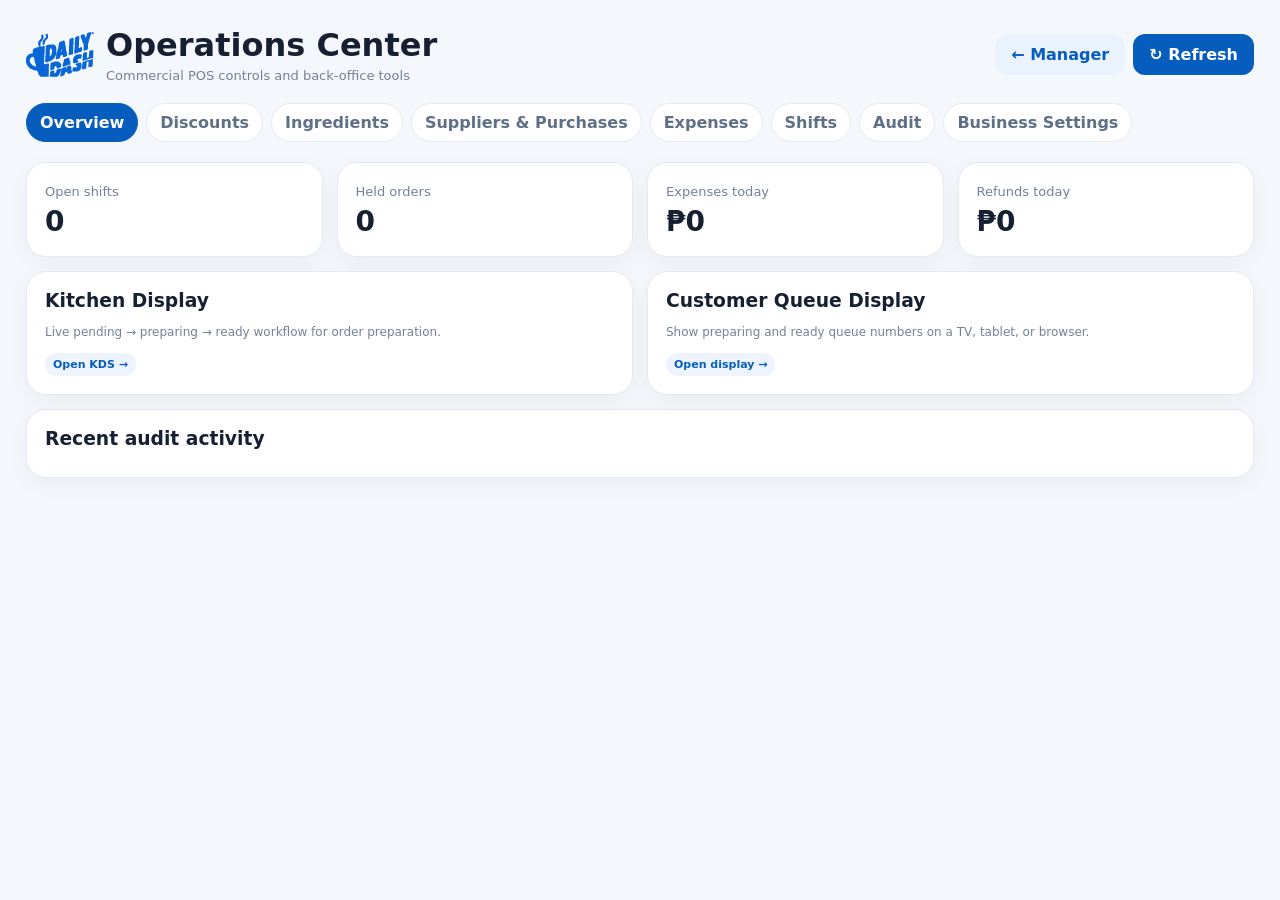
==== web/operations.html @ c43f6b76 "Add commercial operations center" ====
<!doctype html>
<html lang="en">
<head>
  <meta charset="utf-8">
  <meta name="viewport" content="width=device-width,initial-scale=1">
  <meta name="theme-color" content="#075dbe">
  <title>DailyDash Operations</title>
  <link rel="stylesheet" href="style.css">
  <style>
    .ops-shell{max-width:1500px;margin:auto;padding:26px}.ops-head{display:flex;justify-content:space-between;gap:18px;align-items:center;margin-bottom:20px}
    .ops-brand{display:flex;align-items:center;gap:12px}.ops-brand img{width:68px;height:52px;object-fit:contain}.ops-tabs{display:flex;gap:8px;flex-wrap:wrap;margin:12px 0 20px}
    .ops-tab{border:1px solid var(--line);background:#fff;padding:9px 13px;border-radius:999px;font-weight:800;cursor:pointer;color:#5f6f86}.ops-tab.active{background:var(--blue);border-color:var(--blue);color:#fff}
    .ops-panel{display:none}.ops-panel.active{display:block}.ops-grid{display:grid;grid-template-columns:repeat(4,minmax(0,1fr));gap:14px}.ops-grid.two{grid-template-columns:repeat(2,minmax(0,1fr))}
    .ops-card{background:#fff;border:1px solid var(--line);border-radius:20px;padding:18px;box-shadow:0 6px 20px rgba(48,72,102,.05)}.ops-card h3{margin:0 0 10px}.ops-card strong.big{font-size:28px;display:block;margin-top:5px}
    .ops-form{display:grid;grid-template-columns:repeat(2,minmax(0,1fr));gap:10px}.ops-form .full{grid-column:1/-1}.ops-form label{display:grid;gap:5px;font-size:12px;font-weight:800;color:#5d6b80}.ops-form input,.ops-form select,.ops-form textarea{border:1px solid var(--line);border-radius:12px;padding:11px 12px;background:#fff}
    .ops-actions{display:flex;gap:8px;flex-wrap:wrap}.ops-table{overflow:auto}.ops-table table{min-width:760px}.ops-note{font-size:12px;color:var(--muted);line-height:1.5}.pill{display:inline-block;padding:5px 8px;border-radius:999px;background:#edf4fd;color:var(--blue);font-size:11px;font-weight:850}
    .link-card{display:block;text-decoration:none;color:inherit}.link-card:hover{border-color:#a7c8ee;transform:translateY(-1px)}.danger-text{color:#bd3347}
    @media(max-width:1000px){.ops-grid{grid-template-columns:repeat(2,1fr)}}@media(max-width:700px){.ops-shell{padding:16px}.ops-head{align-items:flex-start;flex-direction:column}.ops-grid,.ops-grid.two,.ops-form{grid-template-columns:1fr}.ops-form .full{grid-column:auto}}
  </style>
</head>
<body>
  <main class="ops-shell">
    <header class="ops-head">
      <div class="ops-brand">
        <img src="assets/dailydash-logo.svg" alt="DailyDash">
        <div><h1 style="margin:0">Operations Center</h1><p class="muted" style="margin:4px 0 0">Commercial POS controls and back-office tools</p></div>
      </div>
      <div class="ops-actions">
        <a class="secondary" href="index.html" style="text-decoration:none">← Manager</a>
        <button id="opsRefresh" class="primary">↻ Refresh</button>
      </div>
    </header>

    <div class="ops-tabs">
      <button class="ops-tab active" data-tab="overview">Overview</button>
      <button class="ops-tab" data-tab="discounts">Discounts</button>
      <button class="ops-tab" data-tab="ingredients">Ingredients</button>
      <button class="ops-tab" data-tab="suppliers">Suppliers & Purchases</button>
      <button class="ops-tab" data-tab="expenses">Expenses</button>
      <button class="ops-tab" data-tab="shifts">Shifts</button>
      <button class="ops-tab" data-tab="audit">Audit</button>
      <button class="ops-tab" data-tab="settings">Business Settings</button>
    </div>

    <section id="overview" class="ops-panel active">
      <div class="ops-grid">
        <article class="ops-card"><span class="muted">Open shifts</span><strong id="sumShifts" class="big">0</strong></article>
        <article class="ops-card"><span class="muted">Held orders</span><strong id="sumHeld" class="big">0</strong></article>
        <article class="ops-card"><span class="muted">Expenses today</span><strong id="sumExpenses" class="big">₱0</strong></article>
        <article class="ops-card"><span class="muted">Refunds today</span><strong id="sumRefunds" class="big">₱0</strong></article>
      </div>
      <div class="ops-grid two" style="margin-top:14px">
        <a class="ops-card link-card" href="kitchen.html"><h3>Kitchen Display</h3><p class="ops-note">Live pending → preparing → ready workflow for order preparation.</p><span class="pill">Open KDS →</span></a>
        <a class="ops-card link-card" href="customer.html"><h3>Customer Queue Display</h3><p class="ops-note">Show preparing and ready queue numbers on a TV, tablet, or browser.</p><span class="pill">Open display →</span></a>
      </div>
      <article class="ops-card" style="margin-top:14px"><h3>Recent audit activity</h3><div id="overviewAudit" class="ops-table"></div></article>
    </section>

    <section id="discounts" class="ops-panel">
      <div class="ops-grid two">
        <article class="ops-card">
          <h3>Create discount / promo</h3>
          <form id="discountForm" class="ops-form">
            <label>Name<input id="discountName" required placeholder="Happy Hour"></label>
            <label>Code<input id="discountCode" placeholder="HAPPY10"></label>
            <label>Type<select id="discountType"><option value="percentage">Percentage</option><option value="fixed">Fixed amount</option></select></label>
            <label>Value<input id="discountValue" type="number" min="0" required></label>
            <label>Minimum spend<input id="discountMin" type="number" min="0" value="0"></label>
            <label>Max discount<input id="discountMax" type="number" min="0" placeholder="Optional"></label>
            <label class="full"><input id="discountManager" type="checkbox"> Require manager approval</label>
            <button class="primary full" type="submit">Save Discount</button>
          </form>
        </article>
        <article class="ops-card"><h3>Active promos</h3><div id="discountTable" class="ops-table"></div></article>
      </div>
    </section>

    <section id="ingredients" class="ops-panel">
      <div class="ops-grid two">
        <article class="ops-card">
          <h3>Add ingredient</h3>
          <form id="ingredientForm" class="ops-form">
            <label>Name<input id="ingredientName" required placeholder="Fresh milk"></label>
            <label>Unit<input id="ingredientUnit" value="ml" placeholder="ml / g / pcs"></label>
            <label>Initial stock<input id="ingredientStock" type="number" step="0.001" min="0" value="0"></label>
            <label>Low stock alert<input id="ingredientLow" type="number" step="0.001" min="0" value="0"></label>
            <label>Cost per unit<input id="ingredientCost" type="number" step="0.01" min="0" value="0"></label>
            <button class="primary" type="submit">Add Ingredient</button>
          </form>
          <hr style="border:0;border-top:1px solid var(--line);margin:20px 0">
          <h3>Stock adjustment</h3>
          <form id="adjustForm" class="ops-form">
            <label class="full">Ingredient<select id="adjustIngredient"></select></label>
            <label>Change<input id="adjustQty" type="number" step="0.001" required placeholder="+100 or -20"></label>
            <label>Reason<select id="adjustReason"><option value="adjustment">Adjustment</option><option value="waste">Waste</option></select></label>
            <label class="full">Note<input id="adjustNote" placeholder="Optional"></label>
            <button class="secondary full" type="submit">Apply Adjustment</button>
          </form>
        </article>
        <article class="ops-card"><h3>Ingredient stock</h3><div id="ingredientTable" class="ops-table"></div></article>
      </div>
    </section>

    <section id="suppliers" class="ops-panel">
      <div class="ops-grid two">
        <article class="ops-card">
          <h3>Add supplier</h3>
          <form id="supplierForm" class="ops-form">
            <label>Name<input id="supplierName" required></label>
            <label>Contact person<input id="supplierContact"></label>
            <label>Phone<input id="supplierPhone"></label>
            <label>Email<input id="supplierEmail" type="email"></label>
            <button class="primary full" type="submit">Save Supplier</button>
          </form>
          <hr style="border:0;border-top:1px solid var(--line);margin:20px 0">
          <h3>Receive ingredient purchase</h3>
          <form id="purchaseForm" class="ops-form">
            <label>Supplier<select id="purchaseSupplier"></select></label>
            <label>Reference<input id="purchaseReference" placeholder="Invoice / DR"></label>
            <label>Ingredient<select id="purchaseIngredient"></select></label>
            <label>Quantity<input id="purchaseQty" type="number" step="0.001" min="0.001" required></label>
            <label>Unit cost<input id="purchaseCost" type="number" step="0.01" min="0" required></label>
            <label>Staff<select id="purchaseStaff"></select></label>
            <button class="primary full" type="submit">Receive Stock</button>
          </form>
        </article>
        <article class="ops-card"><h3>Suppliers</h3><div id="supplierTable" class="ops-table"></div><h3 style="margin-top:20px">Recent purchases</h3><div id="purchaseTable" class="ops-table"></div></article>
      </div>
    </section>

    <section id="expenses" class="ops-panel">
      <div class="ops-grid two">
        <article class="ops-card">
          <h3>Record expense</h3>
          <form id="expenseForm" class="ops-form">
            <label>Category<input id="expenseCategory" required placeholder="Supplies"></label>
            <label>Amount<input id="expenseAmount" type="number" min="1" required></label>
            <label class="full">Note<input id="expenseNote"></label>
            <button class="primary full" type="submit">Record Expense</button>
          </form>
        </article>
        <article class="ops-card"><h3>Recent expenses</h3><div id="expenseTable" class="ops-table"></div></article>
      </div>
    </section>

    <section id="shifts" class="ops-panel"><article class="ops-card"><h3>Cashier shifts</h3><div id="shiftTable" class="ops-table"></div></article></section>
    <section id="audit" class="ops-panel"><article class="ops-card"><h3>Audit log</h3><p class="ops-note">Sensitive actions, transactions, shift activity, refunds, inventory and changes.</p><div id="auditTable" class="ops-table"></div></article></section>

    <section id="settings" class="ops-panel">
      <div class="ops-grid two">
        <article class="ops-card">
          <h3>Store & receipt settings</h3>
          <form id="businessSettingsForm" class="ops-form">
            <label>Store name<input id="setStore"></label>
            <label>Branch<input id="setBranch"></label>
            <label class="full">Address<input id="setAddress"></label>
            <label>Phone<input id="setPhone"></label>
            <label class="full">Receipt footer<input id="setFooter"></label>
            <label class="full"><input id="setRequireShift" type="checkbox"> Require an open cashier shift before checkout</label>
            <label class="full"><input id="setQueue" type="checkbox"> Enable queue numbers</label>
            <button class="primary full" type="submit">Save Business Settings</button>
          </form>
        </article>
        <article class="ops-card"><h3>Backup & maintenance</h3><p class="ops-note">Download a JSON backup of DailyDash sales, products, inventory, staff, ingredients, expenses and shifts.</p><button id="backupBtn" class="secondary">Download Backup</button></article>
      </div>
    </section>
  </main>

  <div id="toast" class="toast"></div>
  <script src="operations.js"></script>
</body>
</html>
---- web/style.css ----
:root{
  --blue:#075dbe;--blue2:#0f75df;--ink:#172033;--muted:#748198;--bg:#f4f7fb;--line:#e5eaf2;
  --green:#1f9d61;--amber:#d98200;--red:#c93a4b;--shadow:0 16px 42px rgba(34,61,92,.10)
}
*{box-sizing:border-box}body{margin:0;font-family:Inter,system-ui,-apple-system,"Segoe UI",sans-serif;background:var(--bg);color:var(--ink)}
button,input{font:inherit}.shell{min-height:100vh;display:grid;grid-template-columns:245px 1fr}
.side{position:sticky;top:0;height:100vh;background:#075dbe;color:#fff;padding:24px 18px;display:flex;flex-direction:column}
.brand{display:flex;gap:12px;align-items:center;padding:2px 8px 28px}.logo,.login-logo{display:grid;place-items:center;background:#fff;color:var(--blue);font-weight:1000;border-radius:14px;box-shadow:0 8px 24px rgba(0,0,0,.12)}
.logo{width:43px;height:43px}.brand b{display:block;font-size:20px;letter-spacing:.5px}.brand span{display:block;font-size:12px;opacity:.72}
nav{display:grid;gap:8px}.nav,.ghost{border:0;border-radius:13px;cursor:pointer}.nav{background:transparent;color:#dcecff;text-align:left;padding:13px 14px;font-weight:750}.nav:hover,.nav.active{background:rgba(255,255,255,.14);color:#fff}
.side-foot{margin-top:auto;display:grid;gap:10px}.cloud{padding:12px;border-radius:13px;background:rgba(255,255,255,.1);font-size:13px;display:flex;align-items:center;gap:9px}.cloud i{width:9px;height:9px;border-radius:50%;background:#ffd05d}.cloud.online i{background:#5cf0aa}.ghost{background:rgba(255,255,255,.1);color:#fff;padding:11px}
.main{min-width:0;padding:28px 34px 50px}.top,.section-head,.panel-head{display:flex;align-items:center;justify-content:space-between;gap:18px}.top{margin-bottom:25px}.top h1{margin:0;font-size:29px}.top p,.section-head p,.panel-head p{margin:5px 0 0;color:var(--muted)}
.top-actions{display:flex;gap:10px;align-items:center}.date{background:#fff;border:1px solid var(--line);padding:10px 13px;border-radius:12px;color:#5f6b80;font-size:13px}
.primary,.secondary,.link,.icon{border:0;cursor:pointer;font-weight:800;border-radius:12px}.primary{background:var(--blue);color:#fff;padding:11px 16px}.primary:hover{background:var(--blue2)}.secondary{background:#eaf2fd;color:var(--blue);padding:11px 16px}.link{background:transparent;color:var(--blue)}.icon{width:34px;height:34px;background:#f0f3f8;font-size:20px}
.view{display:none}.active-view{display:block}.hero{background:linear-gradient(125deg,#075dbe,#0c71da 62%,#0a5fbf);border-radius:28px;color:#fff;padding:30px 32px;display:flex;justify-content:space-between;align-items:center;min-height:188px;box-shadow:var(--shadow);overflow:hidden}.hero h2{font-size:38px;margin:7px 0}.hero p{margin:0;opacity:.82}.eyebrow{font-size:11px;letter-spacing:1.7px;font-weight:900}.blue{color:var(--blue)}.hero-mark{font-size:74px;font-weight:1000;opacity:.17;padding-right:25px}
.stats{display:grid;grid-template-columns:repeat(4,minmax(0,1fr));gap:16px;margin:18px 0}.stats-five{grid-template-columns:repeat(5,minmax(0,1fr))}.stats article,.panel,.menu-card{background:#fff;border:1px solid var(--line);border-radius:19px;box-shadow:0 5px 18px rgba(48,72,102,.04)}.stats article{padding:19px}.stats span{color:var(--muted);font-size:13px;font-weight:700}.stats strong{display:block;font-size:29px;margin:8px 0 4px}.stats small{color:#9aa5b5}.clickable-stat{cursor:pointer}.clickable-stat:hover{border-color:#b9d5f5;transform:translateY(-1px)}
.two{display:grid;grid-template-columns:.85fr 1.4fr;gap:16px}.panel{padding:20px}.panel-head{margin-bottom:13px}.panel h3,.panel-head h3{margin:0;font-size:18px}.payment-row,.mini-order{display:grid;align-items:center;gap:10px;padding:11px 0;border-bottom:1px solid var(--line)}.payment-row{grid-template-columns:75px 1fr auto}.mini-order{grid-template-columns:1fr auto}.mini-order small{display:block;color:var(--muted);margin-top:3px}.bar{height:9px;border-radius:99px;background:#edf1f7;overflow:hidden}.bar i{display:block;height:100%;background:var(--blue);border-radius:99px}
.section-head{align-items:end;margin-bottom:16px}.section-head h2{margin:0 0 5px}.search,.form input,.login-card input,.price-input,.stock-input,.low-input,.report-controls input{border:1px solid var(--line);background:#fff;padding:12px 14px;border-radius:13px;outline:none}.search{width:min(360px,100%)}input:focus{border-color:#8bbaf2;box-shadow:0 0 0 3px rgba(8,99,206,.09)}
.filters,.quick-range{display:flex;gap:8px;flex-wrap:wrap;margin:12px 0 16px}.filter{border:1px solid var(--line);background:#fff;border-radius:999px;padding:8px 12px;cursor:pointer;font-weight:700;color:#617087}.filter.active{background:var(--blue);color:#fff;border-color:var(--blue)}
.menu-grid{display:grid;grid-template-columns:repeat(3,minmax(0,1fr));gap:14px}.menu-card{padding:17px;display:grid;gap:12px}.menu-card.off{opacity:.58}.menu-top{display:flex;justify-content:space-between;gap:10px}.cat{font-size:11px;font-weight:900;color:var(--blue);text-transform:uppercase;letter-spacing:.65px}.menu-card h3{margin:3px 0 0;font-size:17px}.badge{font-size:11px;font-weight:850;padding:6px 9px;border-radius:999px;background:#e9f8f0;color:var(--green);height:max-content}.badge.off{background:#fdebec;color:var(--red)}.badge.low{background:#fff3df;color:var(--amber)}.edit{display:grid;grid-template-columns:1fr auto;gap:9px;align-items:end}.edit label small{display:block;color:var(--muted);margin-bottom:4px}.price-input{width:100%;font-weight:800}.switch-row{display:flex;justify-content:space-between;align-items:center;color:var(--muted);font-size:13px}.switch input{width:20px;height:20px}
.table-panel{padding:0;overflow:auto}table{width:100%;border-collapse:collapse}th,td{text-align:left;padding:14px 16px;border-bottom:1px solid var(--line);font-size:13px}th{font-size:11px;color:#7b8799;background:#f9fbfd;text-transform:uppercase;letter-spacing:.6px}tr:last-child td{border-bottom:0}.status{display:inline-block;padding:5px 8px;border-radius:999px;font-size:11px;font-weight:850;background:#e9f8f0;color:var(--green)}.status.voided,.status.out{background:#fdebec;color:var(--red)}.status.low{background:#fff3df;color:var(--amber)}.status.untracked{background:#eef2f7;color:#657287}.actions{display:flex;gap:6px}.tiny{border:0;border-radius:9px;padding:7px 9px;font-size:11px;font-weight:850;cursor:pointer}.details{background:#edf4fd;color:var(--blue)}.danger{background:#fdebec;color:var(--red)}
.inventory-stats,.report-stats{margin-top:0}.inventory-panel{margin-bottom:16px}.inventory-name b{display:block}.inventory-name small{color:var(--muted)}.stock-input,.low-input{width:96px;padding:9px 10px;font-weight:800}.inventory-save{min-width:72px}.movements-panel{overflow:auto}.movement-plus{color:var(--green);font-weight:900}.movement-minus{color:var(--red);font-weight:900}
.report-controls{display:flex;gap:8px;align-items:end;flex-wrap:wrap}.report-controls label{display:grid;gap:5px;color:var(--muted);font-size:12px;font-weight:700}.report-controls input{padding:9px 10px}.report-two{margin-bottom:16px}.panel-title-pad{padding:18px 20px 6px}.panel-title-pad h3{margin:0}.report-list{display:grid;gap:10px}.report-line{display:grid;grid-template-columns:1fr auto;gap:12px;padding:10px 0;border-bottom:1px solid var(--line)}.report-line small{display:block;color:var(--muted);margin-top:3px}
.settings-grid{display:grid;grid-template-columns:1fr 1fr;gap:16px}.muted{color:var(--muted);font-size:13px}.info{display:flex;justify-content:space-between;padding:12px 0;border-bottom:1px solid var(--line);font-size:13px}.form{display:grid;gap:10px;margin-top:16px}
.overlay{position:fixed;inset:0;background:rgba(8,20,39,.55);display:none;place-items:center;padding:20px;z-index:50;backdrop-filter:blur(8px)}.overlay.show{display:grid}.login-card,.modal-card{background:#fff;border-radius:24px;padding:28px;box-shadow:0 24px 70px rgba(0,0,0,.25);width:min(440px,100%)}.login-card{display:grid;gap:10px;text-align:center}.login-logo{width:58px;height:58px;margin:0 auto 4px;background:var(--blue);color:#fff;border-radius:18px}.login-card h2{font-size:28px;margin:4px 0}.login-card>p{color:var(--muted);line-height:1.5}.login-card input{text-align:center;font-size:22px;letter-spacing:6px;font-weight:900}.error{color:var(--red)!important;min-height:20px;font-size:13px}.modal-card{width:min(690px,100%);max-height:82vh;overflow:auto;text-align:left}.modal-head{display:flex;align-items:center;justify-content:space-between}.modal-head h3{margin:0}.detail-total{font-size:28px;font-weight:900;color:var(--blue);margin:12px 0}
.toast{position:fixed;right:24px;bottom:24px;background:#172033;color:#fff;padding:12px 16px;border-radius:12px;box-shadow:var(--shadow);opacity:0;transform:translateY(12px);pointer-events:none;transition:.2s;z-index:70}.toast.show{opacity:1;transform:none}.toast.error{background:#a91f32;color:#fff!important}
.empty{padding:28px;text-align:center;color:var(--muted)}
@media(max-width:1280px){.stats-five{grid-template-columns:repeat(3,1fr)}}
@media(max-width:1050px){.stats{grid-template-columns:repeat(2,1fr)}.menu-grid{grid-template-columns:repeat(2,1fr)}.two{grid-template-columns:1fr}.shell{grid-template-columns:205px 1fr}.main{padding:24px}.report-head{align-items:stretch;flex-direction:column}}
@media(max-width:760px){.shell{display:block}.side{position:static;height:auto;padding:14px}.side nav{grid-template-columns:repeat(3,1fr)}.nav{text-align:center;padding:10px 4px;font-size:12px}.side-foot{display:none}.brand{padding-bottom:13px}.main{padding:18px}.top{align-items:flex-start}.date{display:none}.stats,.menu-grid,.settings-grid{grid-template-columns:1fr}.section-head{align-items:stretch;flex-direction:column}.search{width:100%}.hero{padding:24px}.hero h2{font-size:30px}.hero-mark{display:none}.report-controls{display:grid;grid-template-columns:1fr 1fr}.report-controls .primary,.report-controls .secondary{width:100%}th:nth-child(2),td:nth-child(2){white-space:nowrap}}
@media print{.side,.top,.quick-range,.report-controls,#toast{display:none!important}.shell{display:block}.main{padding:0}.view{display:none!important}#reports{display:block!important}.panel,.stats article{box-shadow:none}.report-stats{grid-template-columns:repeat(5,1fr)}}


/* DailyDash modern identity + staff management */
.brand-logo{width:46px;height:46px;object-fit:contain;filter:brightness(0) invert(1)}
.login-overlay{padding:28px;background:radial-gradient(circle at 20% 15%,rgba(18,103,215,.28),transparent 36%),rgba(8,20,39,.72)}
.login-shell{width:min(980px,100%);display:grid;grid-template-columns:1.15fr .85fr;background:#fff;border-radius:30px;overflow:hidden;box-shadow:0 30px 90px rgba(0,0,0,.30)}
.login-visual{min-height:610px;padding:42px;display:flex;flex-direction:column;justify-content:space-between;color:#fff;background:linear-gradient(145deg,#0762cc,#0b77e9 58%,#064da7);position:relative;overflow:hidden}
.login-visual:after{content:"";position:absolute;width:420px;height:420px;border-radius:50%;right:-160px;top:-130px;background:rgba(255,255,255,.08)}
.login-brand-logo{width:185px;max-height:115px;object-fit:contain;filter:brightness(0) invert(1);position:relative;z-index:1}
.login-visual h2{font-size:42px;line-height:1.05;margin:10px 0;max-width:520px;position:relative;z-index:1}.login-visual p{max-width:520px;opacity:.82;line-height:1.55;position:relative;z-index:1}
.login-food-grid{display:grid;grid-template-columns:repeat(3,1fr);gap:12px;position:relative;z-index:1}.login-food-grid img{width:100%;aspect-ratio:1;border-radius:22px;object-fit:cover;background:#fff;box-shadow:0 12px 30px rgba(0,0,0,.18)}
.modern-login-card{width:auto!important;box-shadow:none!important;border-radius:0!important;padding:52px 44px!important;text-align:left!important;align-content:center}
.modern-login-card h2{font-size:36px;margin:8px 0 4px}.modern-login-card>p{margin-top:4px}.field-label{font-size:12px;font-weight:800;color:#546277;margin-top:10px}.modern-login-card input{text-align:center}.login-hint{font-size:12px!important;margin:4px 0 0!important;color:#7c899b!important}
.staff-summary{display:grid;grid-template-columns:repeat(3,minmax(0,1fr));gap:14px;margin-bottom:18px}.staff-stat{background:#fff;border:1px solid var(--line);border-radius:18px;padding:18px;box-shadow:0 5px 18px rgba(48,72,102,.04)}.staff-stat span{display:block;color:var(--muted);font-size:12px;font-weight:800}.staff-stat strong{display:block;font-size:28px;margin-top:6px}
.staff-grid{display:grid;grid-template-columns:repeat(3,minmax(0,1fr));gap:14px}.staff-card{background:#fff;border:1px solid var(--line);border-radius:22px;padding:18px;box-shadow:0 6px 22px rgba(33,69,107,.06);display:grid;gap:14px}.staff-card.off{opacity:.58}.staff-card-head{display:flex;gap:12px;align-items:center}.staff-avatar{width:52px;height:52px;border-radius:50%;object-fit:cover;background:#e8f2ff;display:grid;place-items:center;color:var(--blue);font-weight:900;font-size:16px}.staff-card h3{margin:0;font-size:17px}.staff-card small{color:var(--muted)}.staff-role{display:inline-flex;align-items:center;width:max-content;padding:6px 9px;border-radius:999px;background:#edf4fd;color:var(--blue);font-size:11px;font-weight:850;text-transform:capitalize}.staff-meta{display:grid;gap:8px;font-size:12px;color:#657287}.staff-meta div{display:flex;justify-content:space-between;gap:12px}.staff-card-actions{display:flex;gap:8px}.staff-card-actions button{flex:1}
.staff-form-card{width:min(700px,100%)}.staff-form-grid{display:grid;grid-template-columns:1fr 1fr;gap:13px;margin-top:18px}.staff-form-grid label{display:grid;gap:6px;font-size:12px;font-weight:800;color:#59677d}.staff-form-grid input,.staff-form-grid select{width:100%;border:1px solid var(--line);padding:12px 13px;border-radius:12px;background:#fff;outline:none}.staff-full{grid-column:1/-1}.staff-active-row{display:flex;align-items:center;gap:9px;margin-top:16px;font-size:13px;font-weight:700;color:#526074}.staff-active-row input{width:18px;height:18px}.modal-actions{display:flex;justify-content:flex-end;gap:9px;margin-top:20px}
@media(max-width:1050px){.staff-grid{grid-template-columns:repeat(2,1fr)}}
@media(max-width:760px){.login-shell{grid-template-columns:1fr}.login-visual{min-height:340px;padding:28px}.login-visual h2{font-size:32px}.modern-login-card{padding:30px 24px!important}.staff-summary,.staff-grid,.staff-form-grid{grid-template-columns:1fr}.staff-full{grid-column:auto}.side nav{grid-template-columns:repeat(3,1fr)}}
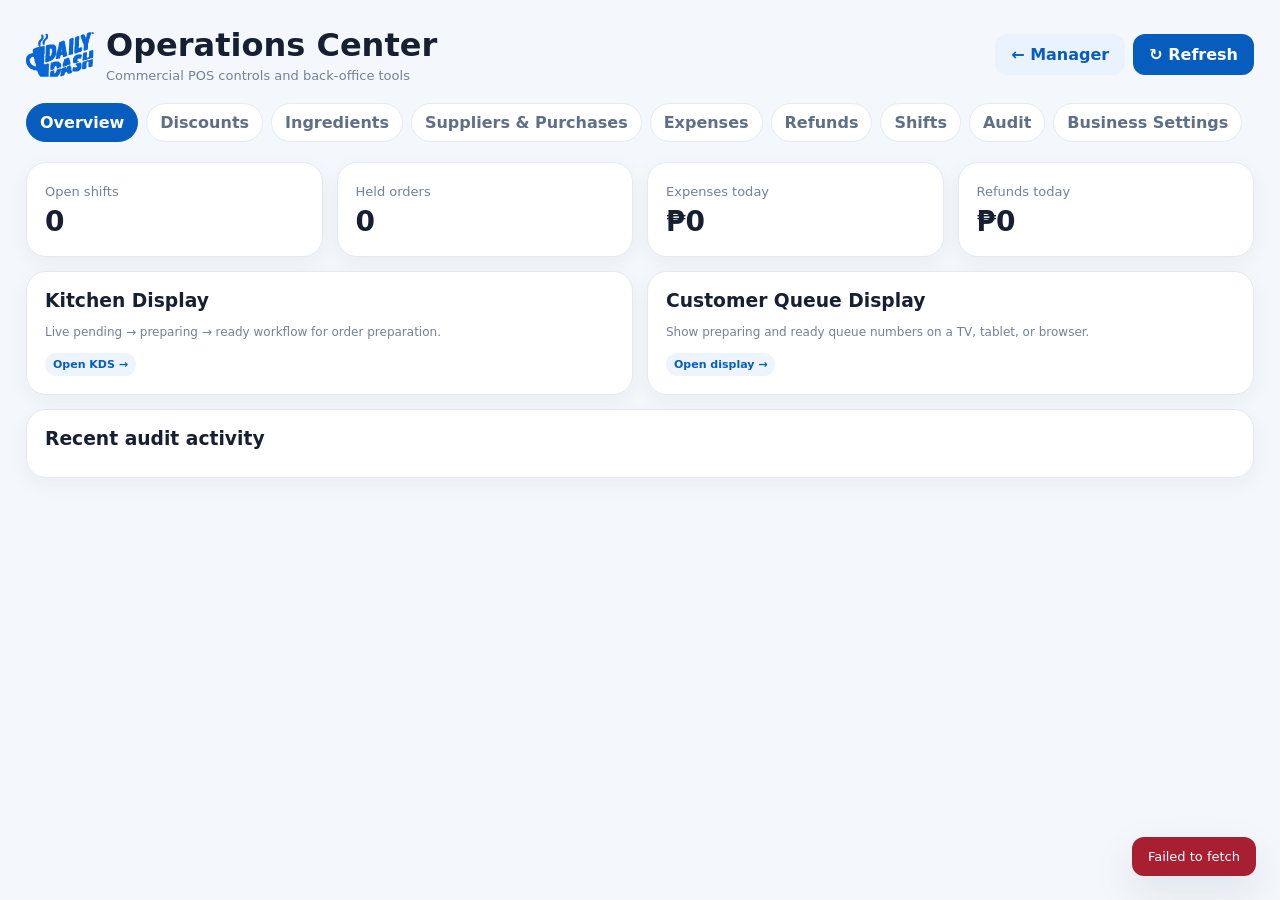
==== commit 395bf56c: "Add refund management UI" ====
--- a/web/operations.html
+++ b/web/operations.html
@@ -37,6 +37,7 @@
       <button class="ops-tab" data-tab="ingredients">Ingredients</button>
       <button class="ops-tab" data-tab="suppliers">Suppliers & Purchases</button>
       <button class="ops-tab" data-tab="expenses">Expenses</button>
+      <button class="ops-tab" data-tab="refunds">Refunds</button>
       <button class="ops-tab" data-tab="shifts">Shifts</button>
       <button class="ops-tab" data-tab="audit">Audit</button>
       <button class="ops-tab" data-tab="settings">Business Settings</button>
@@ -143,6 +144,27 @@
       </div>
     </section>
 
+
+    <section id="refunds" class="ops-panel">
+      <div class="ops-grid two">
+        <article class="ops-card">
+          <h3>Refund transaction</h3>
+          <p class="ops-note">Load an order, choose item quantities to refund, enter a reason, then confirm. Inventory and ingredient stock are restored automatically.</p>
+          <div class="ops-form">
+            <label class="full">Order UUID<input id="refundOrderId" placeholder="Paste order ID from Orders"></label>
+            <button id="refundLoadBtn" class="secondary full" type="button">Load Order</button>
+          </div>
+          <div id="refundDetails" style="margin-top:14px"></div>
+          <form id="refundForm" class="ops-form" style="margin-top:14px">
+            <label>Authorized staff<select id="refundStaff"></select></label>
+            <label>Reason<input id="refundReason" required placeholder="Customer return / wrong item"></label>
+            <button class="primary full" type="submit">Process Refund</button>
+          </form>
+        </article>
+        <article class="ops-card"><h3>Refund controls</h3><p class="ops-note">Refunds create audit entries, update order refund totals, and automatically restock tracked finished goods and recipe ingredients.</p><div class="info"><span>Approval</span><b>Manager dashboard</b></div><div class="info"><span>Inventory</span><b>Auto-restock</b></div><div class="info"><span>Audit log</span><b>Enabled</b></div></article>
+      </div>
+    </section>
+
     <section id="shifts" class="ops-panel"><article class="ops-card"><h3>Cashier shifts</h3><div id="shiftTable" class="ops-table"></div></article></section>
     <section id="audit" class="ops-panel"><article class="ops-card"><h3>Audit log</h3><p class="ops-note">Sensitive actions, transactions, shift activity, refunds, inventory and changes.</p><div id="auditTable" class="ops-table"></div></article></section>
 
--- a/web/style.css
+++ b/web/style.css
@@ -47,3 +47,5 @@
 .staff-form-card{width:min(700px,100%)}.staff-form-grid{display:grid;grid-template-columns:1fr 1fr;gap:13px;margin-top:18px}.staff-form-grid label{display:grid;gap:6px;font-size:12px;font-weight:800;color:#59677d}.staff-form-grid input,.staff-form-grid select{width:100%;border:1px solid var(--line);padding:12px 13px;border-radius:12px;background:#fff;outline:none}.staff-full{grid-column:1/-1}.staff-active-row{display:flex;align-items:center;gap:9px;margin-top:16px;font-size:13px;font-weight:700;color:#526074}.staff-active-row input{width:18px;height:18px}.modal-actions{display:flex;justify-content:flex-end;gap:9px;margin-top:20px}
 @media(max-width:1050px){.staff-grid{grid-template-columns:repeat(2,1fr)}}
 @media(max-width:760px){.login-shell{grid-template-columns:1fr}.login-visual{min-height:340px;padding:28px}.login-visual h2{font-size:32px}.modern-login-card{padding:30px 24px!important}.staff-summary,.staff-grid,.staff-form-grid{grid-template-columns:1fr}.staff-full{grid-column:auto}.side nav{grid-template-columns:repeat(3,1fr)}}
+
+.ops-link{display:block;text-decoration:none}.ops-link:hover{background:rgba(255,255,255,.14);color:#fff}
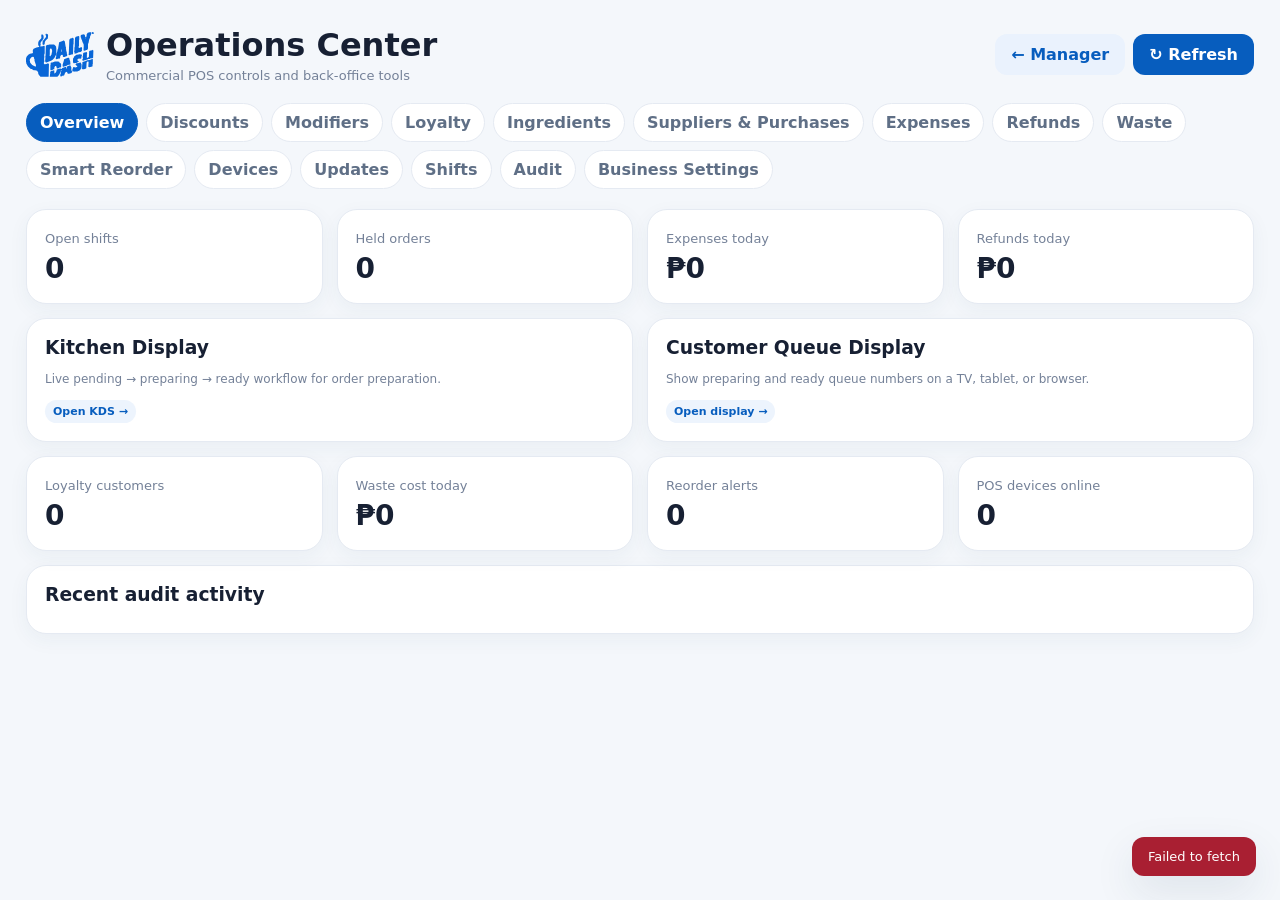
==== commit a618e5fc: "Add v2.1 operations panels" ====
--- a/web/operations.html
+++ b/web/operations.html
@@ -34,10 +34,16 @@
     <div class="ops-tabs">
       <button class="ops-tab active" data-tab="overview">Overview</button>
       <button class="ops-tab" data-tab="discounts">Discounts</button>
+      <button class="ops-tab" data-tab="modifiers">Modifiers</button>
+      <button class="ops-tab" data-tab="loyalty">Loyalty</button>
       <button class="ops-tab" data-tab="ingredients">Ingredients</button>
       <button class="ops-tab" data-tab="suppliers">Suppliers & Purchases</button>
       <button class="ops-tab" data-tab="expenses">Expenses</button>
       <button class="ops-tab" data-tab="refunds">Refunds</button>
+      <button class="ops-tab" data-tab="waste">Waste</button>
+      <button class="ops-tab" data-tab="reorder">Smart Reorder</button>
+      <button class="ops-tab" data-tab="devices">Devices</button>
+      <button class="ops-tab" data-tab="updates">Updates</button>
       <button class="ops-tab" data-tab="shifts">Shifts</button>
       <button class="ops-tab" data-tab="audit">Audit</button>
       <button class="ops-tab" data-tab="settings">Business Settings</button>
@@ -53,6 +59,12 @@
       <div class="ops-grid two" style="margin-top:14px">
         <a class="ops-card link-card" href="kitchen.html"><h3>Kitchen Display</h3><p class="ops-note">Live pending → preparing → ready workflow for order preparation.</p><span class="pill">Open KDS →</span></a>
         <a class="ops-card link-card" href="customer.html"><h3>Customer Queue Display</h3><p class="ops-note">Show preparing and ready queue numbers on a TV, tablet, or browser.</p><span class="pill">Open display →</span></a>
+      </div>
+      <div class="ops-grid" style="margin-top:14px">
+        <article class="ops-card"><span class="muted">Loyalty customers</span><strong id="sumCustomers" class="big">0</strong></article>
+        <article class="ops-card"><span class="muted">Waste cost today</span><strong id="sumWaste" class="big">₱0</strong></article>
+        <article class="ops-card"><span class="muted">Reorder alerts</span><strong id="sumReorder" class="big">0</strong></article>
+        <article class="ops-card"><span class="muted">POS devices online</span><strong id="sumDevices" class="big">0</strong></article>
       </div>
       <article class="ops-card" style="margin-top:14px"><h3>Recent audit activity</h3><div id="overviewAudit" class="ops-table"></div></article>
     </section>
@@ -97,6 +109,19 @@
             <label class="full">Note<input id="adjustNote" placeholder="Optional"></label>
             <button class="secondary full" type="submit">Apply Adjustment</button>
           </form>
+
+          <hr style="border:0;border-top:1px solid var(--line);margin:20px 0">
+          <h3>Recipe / ingredient usage</h3>
+          <p class="ops-note">Choose a menu item and define how much of each ingredient one sale consumes. This powers automatic ingredient deduction and estimated COGS.</p>
+          <div class="ops-form">
+            <label class="full">Menu product<select id="recipeProduct"></select></label>
+          </div>
+          <div id="recipeRows" style="margin-top:10px"></div>
+          <div class="ops-actions" style="margin-top:10px">
+            <button id="recipeAddRow" type="button" class="secondary">+ Add Ingredient</button>
+            <button id="recipeSave" type="button" class="primary">Save Recipe</button>
+          </div>
+
         </article>
         <article class="ops-card"><h3>Ingredient stock</h3><div id="ingredientTable" class="ops-table"></div></article>
       </div>
@@ -165,6 +190,111 @@
       </div>
     </section>
 
+
+    <section id="modifiers" class="ops-panel">
+      <div class="ops-grid two">
+        <article class="ops-card">
+          <h3>Product Modifier / Add-on</h3>
+          <p class="ops-note">Create sugar/ice choices, add-ons, toppings or extras. Optional ingredient usage can automatically deduct stock.</p>
+          <form id="modifierForm" class="ops-form">
+            <input id="modifierId" type="hidden">
+            <label class="full">Product<select id="modifierProduct"></select></label>
+            <label>Group name<input id="modifierGroup" value="Add-ons" required placeholder="Sugar Level / Add-ons"></label>
+            <label>Group type<select id="modifierType"><option value="single">Single choice</option><option value="multi">Multiple choice</option></select></label>
+            <label>Option name<input id="modifierName" required placeholder="Extra Cheese"></label>
+            <label>Price change<input id="modifierPrice" type="number" value="0"></label>
+            <label>Max selections<input id="modifierMax" type="number" min="1" max="10" value="1"></label>
+            <label>Ingredient link<select id="modifierIngredient"><option value="">None</option></select></label>
+            <label>Ingredient qty<input id="modifierIngredientQty" type="number" step="0.001" min="0" value="0"></label>
+            <label><input id="modifierDefault" type="checkbox"> Default option</label>
+            <label><input id="modifierRequired" type="checkbox"> Required group</label>
+            <button class="primary full" type="submit">Save Modifier</button>
+          </form>
+        </article>
+        <article class="ops-card"><h3>Modifier catalog</h3><div id="modifierTable" class="ops-table"></div></article>
+      </div>
+    </section>
+
+    <section id="loyalty" class="ops-panel">
+      <div class="ops-grid two">
+        <article class="ops-card">
+          <h3>Customer Loyalty</h3>
+          <form id="customerForm" class="ops-form">
+            <input id="customerId" type="hidden">
+            <label>Name<input id="customerName" required></label>
+            <label>Phone<input id="customerPhone" required></label>
+            <label>Birthday<input id="customerBirthday" type="date"></label>
+            <label class="full">Notes<input id="customerNotes"></label>
+            <button class="primary full" type="submit">Save Customer</button>
+          </form>
+          <hr style="border:0;border-top:1px solid var(--line);margin:20px 0">
+          <h3>Adjust Points</h3>
+          <form id="pointsForm" class="ops-form">
+            <label class="full">Customer<select id="pointsCustomer"></select></label>
+            <label>Points change<input id="pointsChange" type="number" required placeholder="+10 or -5"></label>
+            <label>Note<input id="pointsNote" placeholder="Promo / correction"></label>
+            <button class="secondary full" type="submit">Apply Points Adjustment</button>
+          </form>
+        </article>
+        <article class="ops-card">
+          <div class="ops-actions" style="justify-content:space-between;align-items:center"><h3 style="margin:0">Customers</h3><input id="customerSearch" placeholder="Search name or phone" style="border:1px solid var(--line);border-radius:12px;padding:9px 11px"></div>
+          <div id="customerTable" class="ops-table" style="margin-top:12px"></div>
+        </article>
+      </div>
+    </section>
+
+    <section id="waste" class="ops-panel">
+      <div class="ops-grid two">
+        <article class="ops-card">
+          <h3>Waste / Spoilage Entry</h3>
+          <p class="ops-note">Record expired, spilled, damaged or incorrectly prepared stock. Inventory is deducted and the estimated cost is tracked.</p>
+          <form id="wasteForm" class="ops-form">
+            <label>Source<select id="wasteKind"><option value="ingredient">Ingredient</option><option value="product">Finished product</option></select></label>
+            <label>Item<select id="wasteItem"></select></label>
+            <label>Quantity<input id="wasteQty" type="number" step="0.001" min="0.001" required></label>
+            <label>Reason<select id="wasteReason"><option value="expired">Expired</option><option value="spillage">Spillage</option><option value="damaged">Damaged</option><option value="wrong_preparation">Wrong preparation</option><option value="quality">Quality issue</option><option value="other">Other</option></select></label>
+            <label>Staff<select id="wasteStaff"><option value="">System / Manager</option></select></label>
+            <label>Note<input id="wasteNote"></label>
+            <button class="primary full" type="submit">Record Waste</button>
+          </form>
+        </article>
+        <article class="ops-card"><h3>Recent waste</h3><div id="wasteTable" class="ops-table"></div></article>
+      </div>
+    </section>
+
+    <section id="reorder" class="ops-panel">
+      <article class="ops-card">
+        <div class="ops-actions" style="justify-content:space-between;align-items:center"><div><h3 style="margin:0">Smart Reorder Suggestions</h3><p class="ops-note">Uses the last 7 days of ingredient consumption and current stock to estimate days remaining and suggested replenishment.</p></div><button id="reorderRefresh" class="secondary">Refresh</button></div>
+        <div id="reorderTable" class="ops-table" style="margin-top:12px"></div>
+      </article>
+    </section>
+
+    <section id="devices" class="ops-panel">
+      <article class="ops-card">
+        <h3>POS Device Management</h3>
+        <p class="ops-note">See registered POS devices, app versions, current staff and last online time. Disabling a device revokes its active staff session.</p>
+        <div id="deviceTable" class="ops-table"></div>
+      </article>
+    </section>
+
+    <section id="updates" class="ops-panel">
+      <div class="ops-grid two">
+        <article class="ops-card">
+          <h3>App Release / Changelog</h3>
+          <form id="releaseForm" class="ops-form">
+            <label>Version code<input id="releaseCode" type="number" min="1" value="7" required></label>
+            <label>Version name<input id="releaseName" value="2.1.0" required></label>
+            <label class="full">Update URL<input id="releaseUrl" value="https://github.com/markyyy-lolz/DailyDash-POS"></label>
+            <label class="full">Changelog<textarea id="releaseChangelog" rows="6">Product modifiers and add-ons; customer loyalty and rewards; order type and table handling; waste tracking; smart reorder suggestions; device management; in-app update and changelog support.</textarea></label>
+            <label><input id="releaseRequired" type="checkbox"> Required update</label>
+            <label><input id="releaseActive" type="checkbox" checked> Active</label>
+            <button class="primary full" type="submit">Publish Release Metadata</button>
+          </form>
+        </article>
+        <article class="ops-card"><h3>Release history</h3><div id="releaseTable" class="ops-table"></div></article>
+      </div>
+    </section>
+
     <section id="shifts" class="ops-panel"><article class="ops-card"><h3>Cashier shifts</h3><div id="shiftTable" class="ops-table"></div></article></section>
     <section id="audit" class="ops-panel"><article class="ops-card"><h3>Audit log</h3><p class="ops-note">Sensitive actions, transactions, shift activity, refunds, inventory and changes.</p><div id="auditTable" class="ops-table"></div></article></section>
 
